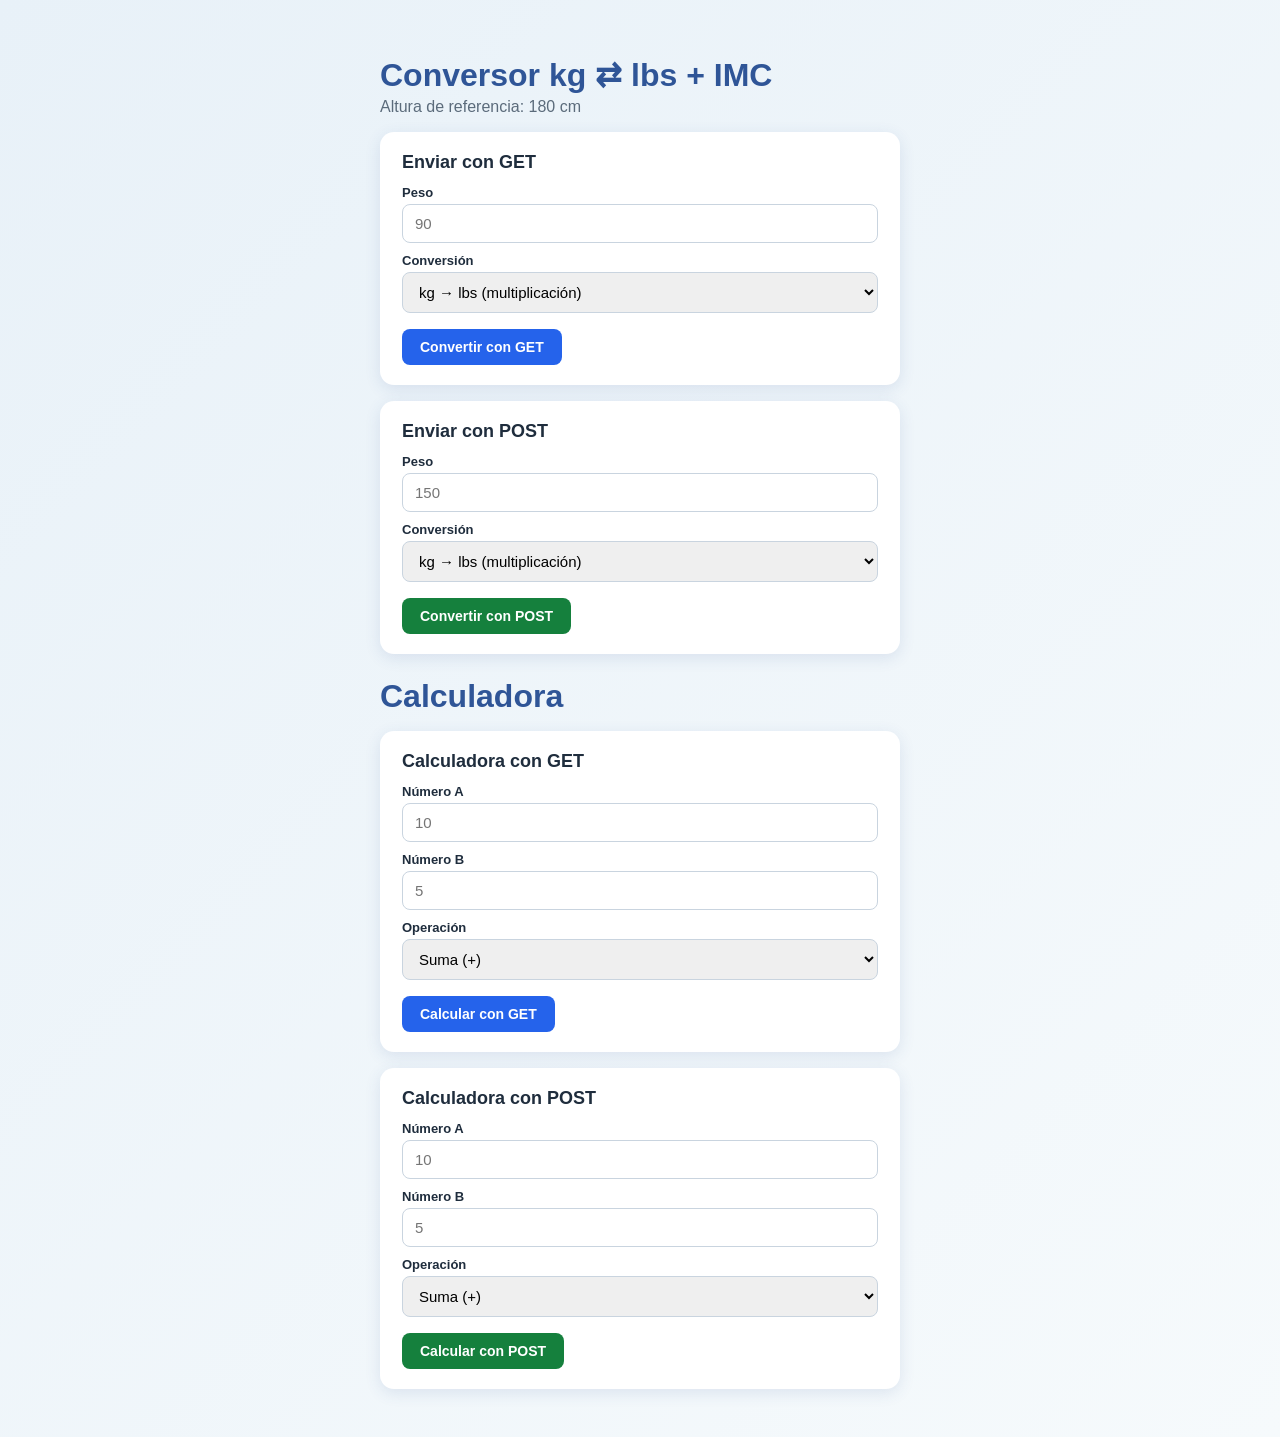
==== EXAMEN/conversor-proyecto/conversor-proyecto/conversor/index.html @ 27ab155a "servlet para el examen" ====
<!DOCTYPE html>
<html lang="es">
<head>
  <meta charset="UTF-8">
  <meta name="viewport" content="width=device-width, initial-scale=1">
  <title>Conversor kg → lbs e IMC</title>
  <link rel="stylesheet" href="style.css">
</head>
<body>
  <main class="grid">
    <h1>Conversor kg ⇄ lbs + IMC</h1>
    <p class="sub">Altura de referencia: 180 cm</p>

    <section class="card">
      <h2>Enviar con GET</h2>
      <form action="ConversorServlet" method="get">
        <label>Peso</label>
        <input type="text" name="valor" placeholder="90" required>
        <label>Conversión</label>
        <select name="modo">
          <option value="kg2lbs">kg → lbs (multiplicación)</option>
          <option value="lbs2kg">lbs → kg (división)</option>
        </select>
        <button class="btn azul-btn" type="submit">Convertir con GET</button>
      </form>
    </section>

    <section class="card">
      <h2>Enviar con POST</h2>
      <form action="ConversorServlet" method="post">
        <label>Peso</label>
        <input type="text" name="valor" placeholder="150" required>
        <label>Conversión</label>
        <select name="modo">
          <option value="kg2lbs">kg → lbs (multiplicación)</option>
          <option value="lbs2kg">lbs → kg (división)</option>
        </select>
        <button class="btn verde-btn" type="submit">Convertir con POST</button>
      </form>
    </section>

    <h1>Calculadora</h1>

    <section class="card">
      <h2>Calculadora con GET</h2>
      <form action="CalculadoraServlet" method="get">
        <label>Número A</label>
        <input type="text" name="a" placeholder="10" required>
        <label>Número B</label>
        <input type="text" name="b" placeholder="5" required>
        <label>Operación</label>
        <select name="op">
          <option value="suma">Suma (+)</option>
          <option value="resta">Resta (−)</option>
          <option value="multiplicacion">Multiplicación (×)</option>
          <option value="division">División (÷)</option>
        </select>
        <button class="btn azul-btn" type="submit">Calcular con GET</button>
      </form>
    </section>

    <section class="card">
      <h2>Calculadora con POST</h2>
      <form action="CalculadoraServlet" method="post">
        <label>Número A</label>
        <input type="text" name="a" placeholder="10" required>
        <label>Número B</label>
        <input type="text" name="b" placeholder="5" required>
        <label>Operación</label>
        <select name="op">
          <option value="suma">Suma (+)</option>
          <option value="resta">Resta (−)</option>
          <option value="multiplicacion">Multiplicación (×)</option>
          <option value="division">División (÷)</option>
        </select>
        <button class="btn verde-btn" type="submit">Calcular con POST</button>
      </form>
    </section>
  </main>
</body>
</html>
---- EXAMEN/conversor-proyecto/conversor-proyecto/conversor/style.css ----
* { box-sizing: border-box; }
body {
  margin: 0; padding: 32px 16px;
  font-family: "Segoe UI", Arial, sans-serif;
  background: linear-gradient(135deg, #e8f1f8, #f6fafc);
  color: #1f2d3d;
}
.grid { max-width: 520px; margin: 0 auto; }
h1 { color: #2f5597; margin: 24px 0 4px; }
h2 { margin: 0 0 12px; font-size: 18px; }
.sub { color: #5b6b7b; margin-top: 0; }
.card {
  background: #fff; border-radius: 14px; padding: 20px 22px;
  box-shadow: 0 4px 16px rgba(47, 85, 151, .12);
  margin: 16px auto;
}
main.card { max-width: 520px; margin-top: 40px; }
label { display: block; font-size: 13px; font-weight: 600; margin: 10px 0 4px; }
input, select {
  width: 100%; padding: 10px 12px; font-size: 15px;
  border: 1px solid #c9d4df; border-radius: 8px;
}
.btn {
  display: inline-block; margin-top: 16px; padding: 10px 18px;
  border: 0; border-radius: 8px; font-size: 14px; font-weight: 600;
  color: #fff; background: #2f5597; text-decoration: none; cursor: pointer;
}
.azul-btn { background: #2563eb; }
.verde-btn { background: #15803d; }
.op { font-size: 18px; background: #f1f5f9; padding: 10px 14px; border-radius: 8px; }
.metodo { color: #5b6b7b; font-size: 13px; margin-top: 0; }
.error { color: #b91c1c; font-weight: 600; }
.badge { padding: 4px 12px; border-radius: 999px; font-weight: 700; color: #fff; }
.azul { background: #2563eb; }
.verde { background: #15803d; }
.naranja { background: #d97706; }
.rojo { background: #b91c1c; }
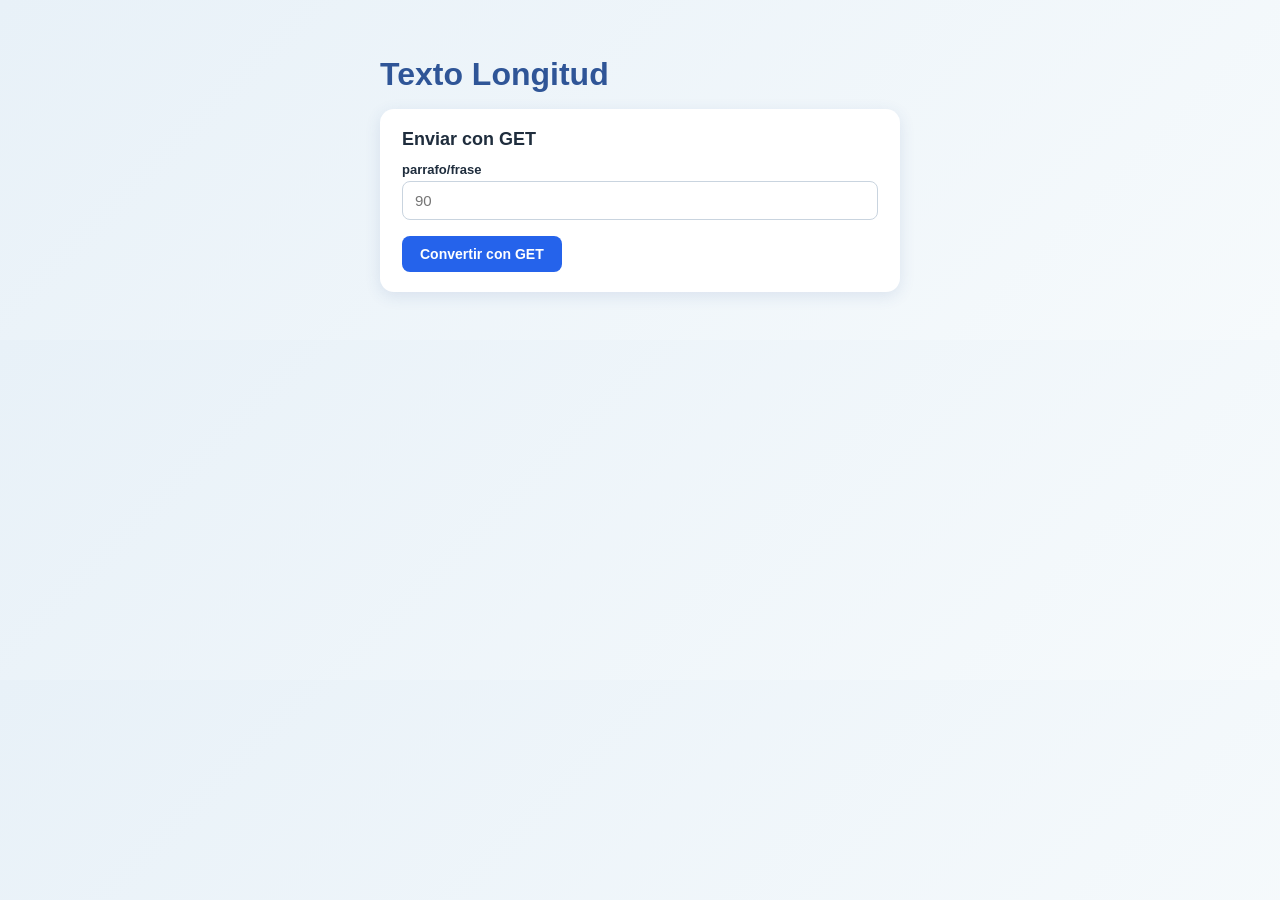
==== commit 9711babc: "examen" ====
--- a/EXAMEN/conversor-proyecto/conversor-proyecto/conversor/index.html
+++ b/EXAMEN/conversor-proyecto/conversor-proyecto/conversor/index.html
@@ -8,72 +8,16 @@
 </head>
 <body>
   <main class="grid">
-    <h1>Conversor kg ⇄ lbs + IMC</h1>
-    <p class="sub">Altura de referencia: 180 cm</p>
+    <h1>Texto Longitud</h1>
+    <p class="sub"></p>
 
     <section class="card">
       <h2>Enviar con GET</h2>
       <form action="ConversorServlet" method="get">
-        <label>Peso</label>
+        <label>parrafo/frase</label>
         <input type="text" name="valor" placeholder="90" required>
-        <label>Conversión</label>
-        <select name="modo">
-          <option value="kg2lbs">kg → lbs (multiplicación)</option>
-          <option value="lbs2kg">lbs → kg (división)</option>
         </select>
         <button class="btn azul-btn" type="submit">Convertir con GET</button>
-      </form>
-    </section>
-
-    <section class="card">
-      <h2>Enviar con POST</h2>
-      <form action="ConversorServlet" method="post">
-        <label>Peso</label>
-        <input type="text" name="valor" placeholder="150" required>
-        <label>Conversión</label>
-        <select name="modo">
-          <option value="kg2lbs">kg → lbs (multiplicación)</option>
-          <option value="lbs2kg">lbs → kg (división)</option>
-        </select>
-        <button class="btn verde-btn" type="submit">Convertir con POST</button>
-      </form>
-    </section>
-
-    <h1>Calculadora</h1>
-
-    <section class="card">
-      <h2>Calculadora con GET</h2>
-      <form action="CalculadoraServlet" method="get">
-        <label>Número A</label>
-        <input type="text" name="a" placeholder="10" required>
-        <label>Número B</label>
-        <input type="text" name="b" placeholder="5" required>
-        <label>Operación</label>
-        <select name="op">
-          <option value="suma">Suma (+)</option>
-          <option value="resta">Resta (−)</option>
-          <option value="multiplicacion">Multiplicación (×)</option>
-          <option value="division">División (÷)</option>
-        </select>
-        <button class="btn azul-btn" type="submit">Calcular con GET</button>
-      </form>
-    </section>
-
-    <section class="card">
-      <h2>Calculadora con POST</h2>
-      <form action="CalculadoraServlet" method="post">
-        <label>Número A</label>
-        <input type="text" name="a" placeholder="10" required>
-        <label>Número B</label>
-        <input type="text" name="b" placeholder="5" required>
-        <label>Operación</label>
-        <select name="op">
-          <option value="suma">Suma (+)</option>
-          <option value="resta">Resta (−)</option>
-          <option value="multiplicacion">Multiplicación (×)</option>
-          <option value="division">División (÷)</option>
-        </select>
-        <button class="btn verde-btn" type="submit">Calcular con POST</button>
       </form>
     </section>
   </main>
